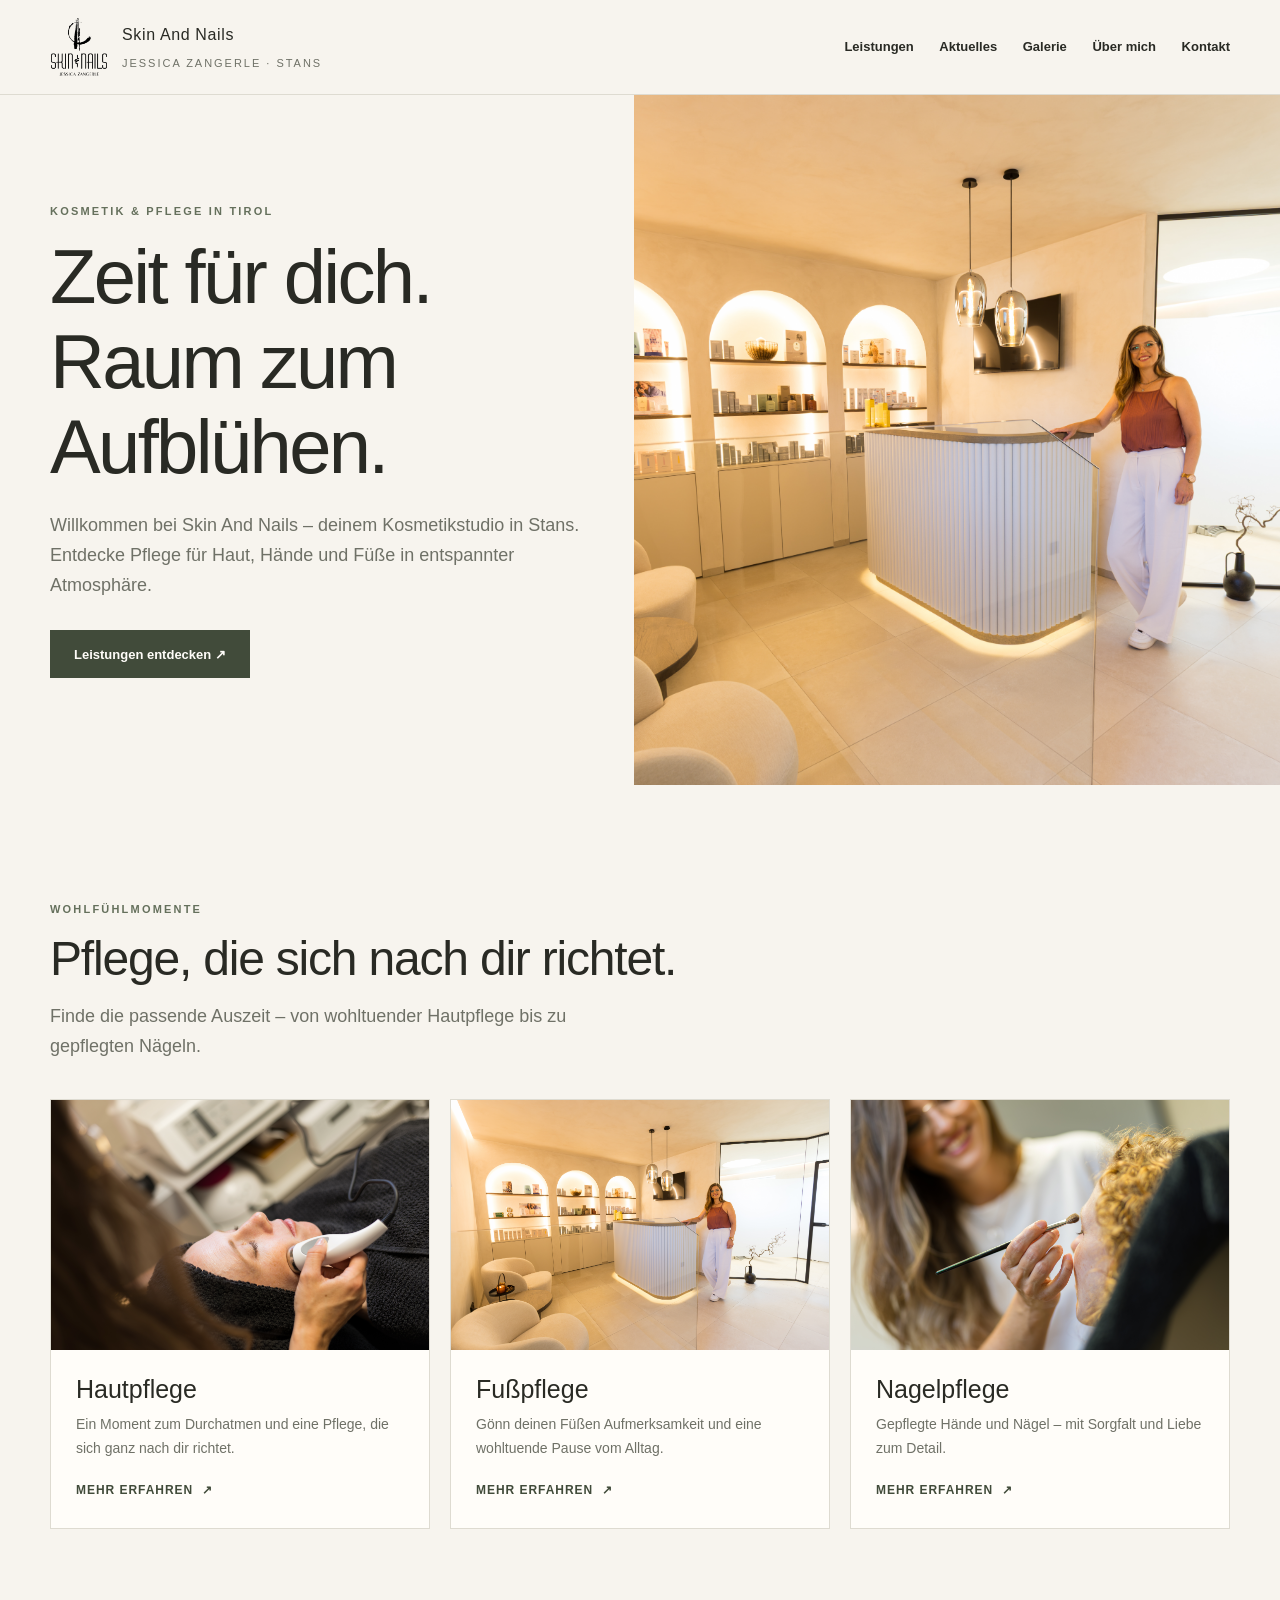
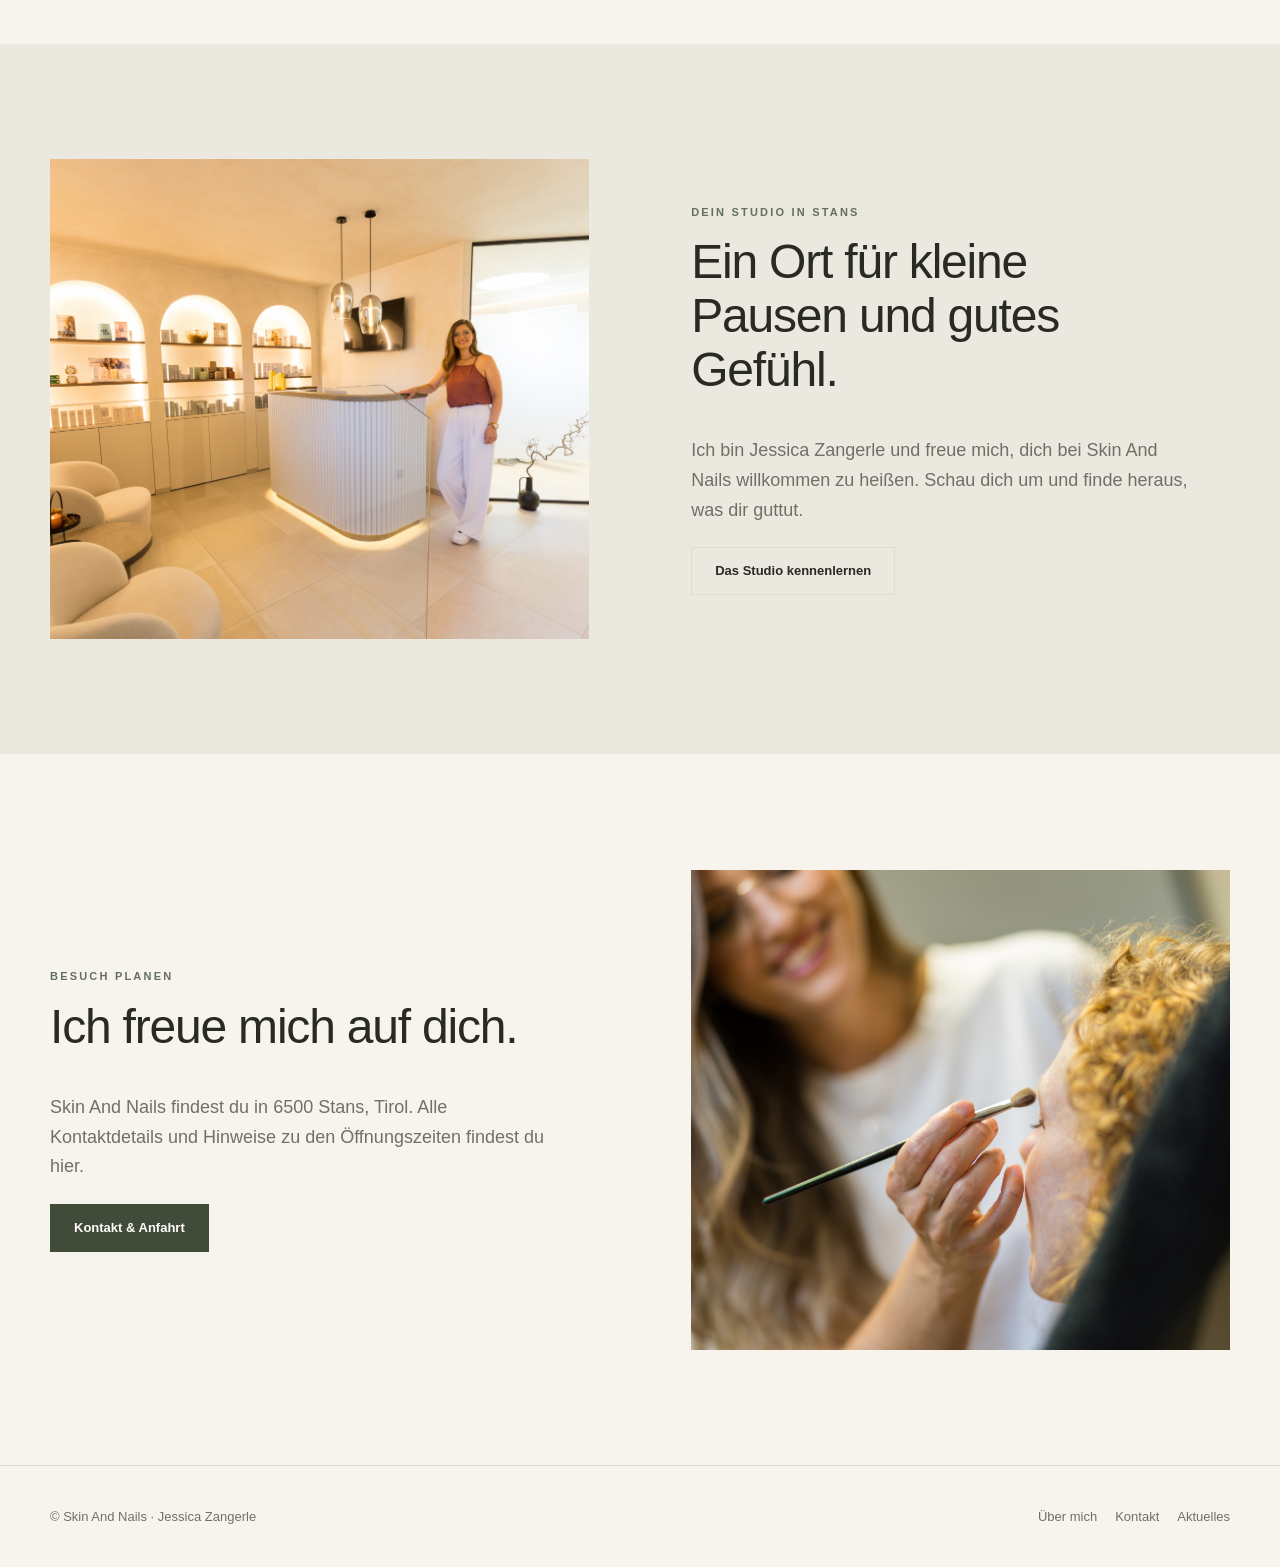
==== index.html @ 383c97fc "Initial commit: Skin And Nails website" ====
<!doctype html>
<html lang="de">
<head>
  <meta charset="utf-8">
  <meta name="viewport" content="width=device-width, initial-scale=1">
  <meta name="description" content="Skin And Nails – Kosmetik, Fußpflege und Nagelpflege in Stans, Tirol. Inhaberin Jessica Zangerle.">
  <meta name="theme-color" content="#f7f4ee">
  <title>Skin And Nails | Kosmetik in Stans, Tirol</title>
  <link rel="stylesheet" href="styles.css">
</head>
<body>
  <header class="site-header"><div class="header-inner">
    <a class="brand" href="./" aria-label="Skin And Nails – Startseite"><img src="assets/logo.png" alt="Skin And Nails Logo"><span><span class="brand-name">Skin And Nails</span><span class="brand-byline">Jessica Zangerle · Stans</span></span></a>
    <nav aria-label="Hauptnavigation"><a href="services/">Leistungen</a><a href="news/">Aktuelles</a><a href="gallery/">Galerie</a><a href="about/">Über mich</a><a href="contact/">Kontakt</a></nav>
  </div></header>
  <main>
    <section class="hero">
      <div class="hero-copy"><p class="eyebrow">Kosmetik & Pflege in Tirol</p><h1>Zeit für dich. Raum zum Aufblühen.</h1><p class="lead">Willkommen bei Skin And Nails – deinem Kosmetikstudio in Stans. Entdecke Pflege für Haut, Hände und Füße in entspannter Atmosphäre.</p><a class="button" href="services/">Leistungen entdecken <span aria-hidden="true">&nbsp;↗</span></a></div>
      <div class="hero-image"><img src="assets/studio.jpg" alt="Einblick in das helle Studio Skin And Nails"></div>
    </section>
    <section class="section"><div class="container">
      <div class="section-heading"><p class="eyebrow">Wohlfühlmomente</p><h2>Pflege, die sich nach dir richtet.</h2><p class="lead">Finde die passende Auszeit – von wohltuender Hautpflege bis zu gepflegten Nägeln.</p></div>
      <div class="cards">
        <a class="card" href="services/"><div class="card-image"><img src="assets/skin.jpg" alt="Kosmetische Hautpflege"></div><div class="card-body"><h3>Hautpflege</h3><p>Ein Moment zum Durchatmen und eine Pflege, die sich ganz nach dir richtet.</p><span class="text-link">Mehr erfahren&nbsp; ↗</span></div></a>
        <a class="card" href="services/feet/"><div class="card-image"><img src="assets/studio.jpg" alt="Ruhige Atmosphäre im Studio"></div><div class="card-body"><h3>Fußpflege</h3><p>Gönn deinen Füßen Aufmerksamkeit und eine wohltuende Pause vom Alltag.</p><span class="text-link">Mehr erfahren&nbsp; ↗</span></div></a>
        <a class="card" href="services/nails/"><div class="card-image"><img src="assets/eyes.jpg" alt="Detail aus einer kosmetischen Behandlung"></div><div class="card-body"><h3>Nagelpflege</h3><p>Gepflegte Hände und Nägel – mit Sorgfalt und Liebe zum Detail.</p><span class="text-link">Mehr erfahren&nbsp; ↗</span></div></a>
      </div>
    </div></section>
    <section class="section soft-band"><div class="container split"><div class="split-image"><img src="assets/studio.jpg" alt="Der einladende Empfangsbereich des Studios"></div><div class="split-copy"><p class="eyebrow">Dein Studio in Stans</p><h2>Ein Ort für kleine Pausen und gutes Gefühl.</h2><p class="lead">Ich bin Jessica Zangerle und freue mich, dich bei Skin And Nails willkommen zu heißen. Schau dich um und finde heraus, was dir guttut.</p><a class="button button-light" href="about/">Das Studio kennenlernen</a></div></div></section>
    <section class="section"><div class="container split"><div class="split-copy"><p class="eyebrow">Besuch planen</p><h2>Ich freue mich auf dich.</h2><p class="lead">Skin And Nails findest du in 6500 Stans, Tirol. Alle Kontaktdetails und Hinweise zu den Öffnungszeiten findest du hier.</p><a class="button" href="contact/">Kontakt & Anfahrt</a></div><div class="split-image"><img src="assets/eyes.jpg" alt="Kosmetische Behandlung im Studio"></div></div></section>
  </main>
  <footer class="site-footer"><div class="container footer-inner"><span>© Skin And Nails · Jessica Zangerle</span><div class="footer-links"><a href="about/">Über mich</a><a href="contact/">Kontakt</a><a href="news/">Aktuelles</a></div></div></footer>
</body>
</html>
---- styles.css ----
:root {
  color-scheme: light dark;
  --paper: #f7f4ee;
  --surface: #fffdf9;
  --ink: #292a24;
  --muted: #6f7167;
  --line: #dedbd1;
  --olive: #65705c;
  --olive-deep: #414b3a;
  --clay: #bd8065;
  --sans: 'Avenir Next', Avenir, 'Segoe UI', sans-serif;
  --content: 1180px;
}

* { box-sizing: border-box; }
html { scroll-behavior: smooth; }
body {
  margin: 0;
  background: var(--paper);
  color: var(--ink);
  font: 400 16px/1.65 var(--sans);
}
a { color: inherit; }
img { display: block; max-width: 100%; }
button, a { -webkit-tap-highlight-color: transparent; }
:focus-visible { outline: 3px solid var(--clay); outline-offset: 4px; }

.site-header {
  position: relative;
  z-index: 2;
  background: var(--paper);
  border-bottom: 1px solid var(--line);
  .header-inner {
    width: min(var(--content), calc(100% - 48px));
    min-height: 94px;
    margin-inline: auto;
    display: flex;
    align-items: center;
    justify-content: space-between;
    gap: 24px;
  }
  .brand { display: flex; align-items: center; gap: 14px; text-decoration: none; }
  .brand img { width: 58px; height: 58px; object-fit: contain; mix-blend-mode: multiply; }
  .brand-name { font: 600 18px/1.1 var(--serif); letter-spacing: .04em; }
  .brand-byline { display: block; margin-top: 5px; color: var(--muted); font-size: 11px; letter-spacing: .18em; text-transform: uppercase; }
  nav { display: flex; align-items: center; flex-wrap: wrap; justify-content: flex-end; gap: clamp(12px, 2vw, 29px); }
  nav a { text-decoration: none; font-size: 13px; font-weight: 600; }
  nav a:hover, nav a[aria-current='page'] { color: var(--olive); }
}

main { min-height: 65vh; }
.container { width: min(var(--content), calc(100% - 48px)); margin-inline: auto; }
.eyebrow { margin: 0 0 14px; color: var(--olive); font-size: 11px; font-weight: 700; letter-spacing: .2em; text-transform: uppercase; }
h1, h2, h3 { margin-top: 0; font-family: var(--sans); font-weight: 500; line-height: 1.12; }
h1 { font-size: clamp(42px, 6vw, 76px); letter-spacing: -.035em; }
h2 { font-size: clamp(32px, 4vw, 48px); letter-spacing: -.025em; }
h3 { font-size: 25px; }
p { margin: 0 0 1.2em; }
.lead { max-width: 580px; color: var(--muted); font-size: 18px; }
.button {
  display: inline-flex;
  align-items: center;
  justify-content: center;
  min-height: 48px;
  padding: 0 23px;
  border: 1px solid var(--olive-deep);
  background: var(--olive-deep);
  color: #fffdf9;
  text-decoration: none;
  font-size: 13px;
  font-weight: 600;
  transition: background .2s, color .2s, transform .2s;
  &:hover { transform: translateY(-2px); background: transparent; color: var(--ink); }
  &.button-light { border-color: var(--line); background: transparent; color: var(--ink); }
  &.button-light:hover { border-color: var(--olive-deep); background: var(--olive-deep); color: white; }
}

.hero {
  display: grid;
  grid-template-columns: 1fr 1.02fr;
  min-height: min(690px, calc(100svh - 94px));
  .hero-copy { display: flex; flex-direction: column; justify-content: center; align-items: flex-start; padding: 70px max(36px, calc((100vw - var(--content)) / 2)) 70px max(24px, calc((100vw - var(--content)) / 2)); }
  h1 { max-width: 660px; margin-bottom: 22px; }
  .lead { margin-bottom: 30px; }
  .hero-image { min-height: 480px; background: #d7c6ab; }
  .hero-image img { width: 100%; height: 100%; object-fit: cover; object-position: 55% center; }
}

.section { padding-block: clamp(68px, 9vw, 120px); }
.section-heading { max-width: 650px; margin-bottom: 38px; }
.section-heading h2 { margin-bottom: 16px; }
.cards { display: grid; grid-template-columns: repeat(3, 1fr); gap: 20px; }
.card {
  overflow: hidden;
  border: 1px solid var(--line);
  background: var(--surface);
  text-decoration: none;
  .card-image { height: 250px; overflow: hidden; background: #e6dfd2; }
  .card-image img { width: 100%; height: 100%; object-fit: cover; transition: transform .45s; }
  &:hover .card-image img { transform: scale(1.04); }
  .card-body { padding: 25px; }
  h3 { margin-bottom: 10px; }
  p { color: var(--muted); font-size: 14px; }
  .text-link { color: var(--olive-deep); font-size: 12px; font-weight: 700; letter-spacing: .08em; text-transform: uppercase; }
}
.split {
  display: grid;
  grid-template-columns: 1fr 1fr;
  align-items: center;
  gap: clamp(40px, 8vw, 110px);
  .split-image { min-height: 480px; background: #e5dac8; }
  .split-image img { width: 100%; height: 100%; min-height: 480px; object-fit: cover; }
  .split-copy { max-width: 500px; }
}
.soft-band { background: #eae8df; }
.page-hero { padding: clamp(74px, 11vw, 140px) 0 52px; }
.page-hero h1 { max-width: 800px; margin-bottom: 20px; }
.page-hero .lead { max-width: 680px; }
.breadcrumb { margin-bottom: 22px; color: var(--muted); font-size: 13px; }
.breadcrumb a { text-decoration-thickness: 1px; text-underline-offset: 4px; }
.content { max-width: 760px; padding-bottom: 100px; }
.content h2 { margin-top: 42px; font-size: 32px; }
.content p, .content li { color: var(--muted); }
.content ul { padding-left: 22px; }
.article-meta { color: var(--muted); font-size: 13px; }
.article-image { width: 100%; max-height: 580px; margin: 30px 0 42px; object-fit: cover; }
.gallery-grid { display: grid; grid-template-columns: repeat(2, 1fr); gap: 18px; padding-bottom: 100px; }
.gallery-grid img { width: 100%; height: 400px; object-fit: cover; background: #e6dfd2; }
.contact-grid { display: grid; grid-template-columns: 1fr 1fr; gap: 24px; padding-bottom: 100px; }
.contact-card { padding: 30px; border: 1px solid var(--line); background: var(--surface); }
.contact-card h2 { font-size: 26px; }
.contact-card address { font-style: normal; }
.placeholder-note { padding: 16px 18px; border-left: 3px solid var(--clay); background: color-mix(in srgb, var(--clay) 12%, var(--surface)); color: var(--muted); font-size: 13px; }
.site-footer { padding: 40px 0; border-top: 1px solid var(--line); }
.footer-inner { display: flex; justify-content: space-between; gap: 24px; align-items: center; color: var(--muted); font-size: 13px; }
.footer-inner a { text-decoration: none; }
.footer-links { display: flex; flex-wrap: wrap; gap: 18px; }

@media (prefers-color-scheme: dark) {
  :root { --paper: #1d201b; --surface: #262923; --ink: #f2efe7; --muted: #b7b7aa; --line: #3c4038; --olive: #bdc5aa; --olive-deep: #a7b095; --clay: #d3987c; }
  .site-header .brand img { filter: invert(1); mix-blend-mode: screen; }
  .button { color: #1d201b; }
  .button:hover { color: var(--ink); }
  .soft-band { background: #292d26; }
  .placeholder-note { background: color-mix(in srgb, var(--clay) 10%, var(--surface)); }
}

@media (max-width: 800px) {
  .site-header .header-inner { width: min(var(--content), calc(100% - 32px)); padding-block: 14px; align-items: flex-start; flex-direction: column; gap: 14px; }
  .site-header nav { justify-content: flex-start; gap: 10px 20px; }
  .hero { grid-template-columns: 1fr; }
  .hero .hero-copy { padding: 72px 24px; }
  .hero .hero-image { min-height: 440px; }
  .cards { grid-template-columns: 1fr 1fr; }
  .split { grid-template-columns: 1fr; }
  .split .split-image, .split .split-image img { min-height: 360px; }
}
@media (max-width: 560px) {
  .container { width: calc(100% - 36px); }
  .site-header .brand img { width: 48px; height: 48px; }
  .site-header nav { gap: 8px 14px; }
  .site-header nav a { font-size: 12px; }
  .hero .hero-image { min-height: 340px; }
  .cards, .gallery-grid, .contact-grid { grid-template-columns: 1fr; }
  .card .card-image { height: 240px; }
  .gallery-grid img { height: 320px; }
  .footer-inner { flex-direction: column; align-items: flex-start; }
}
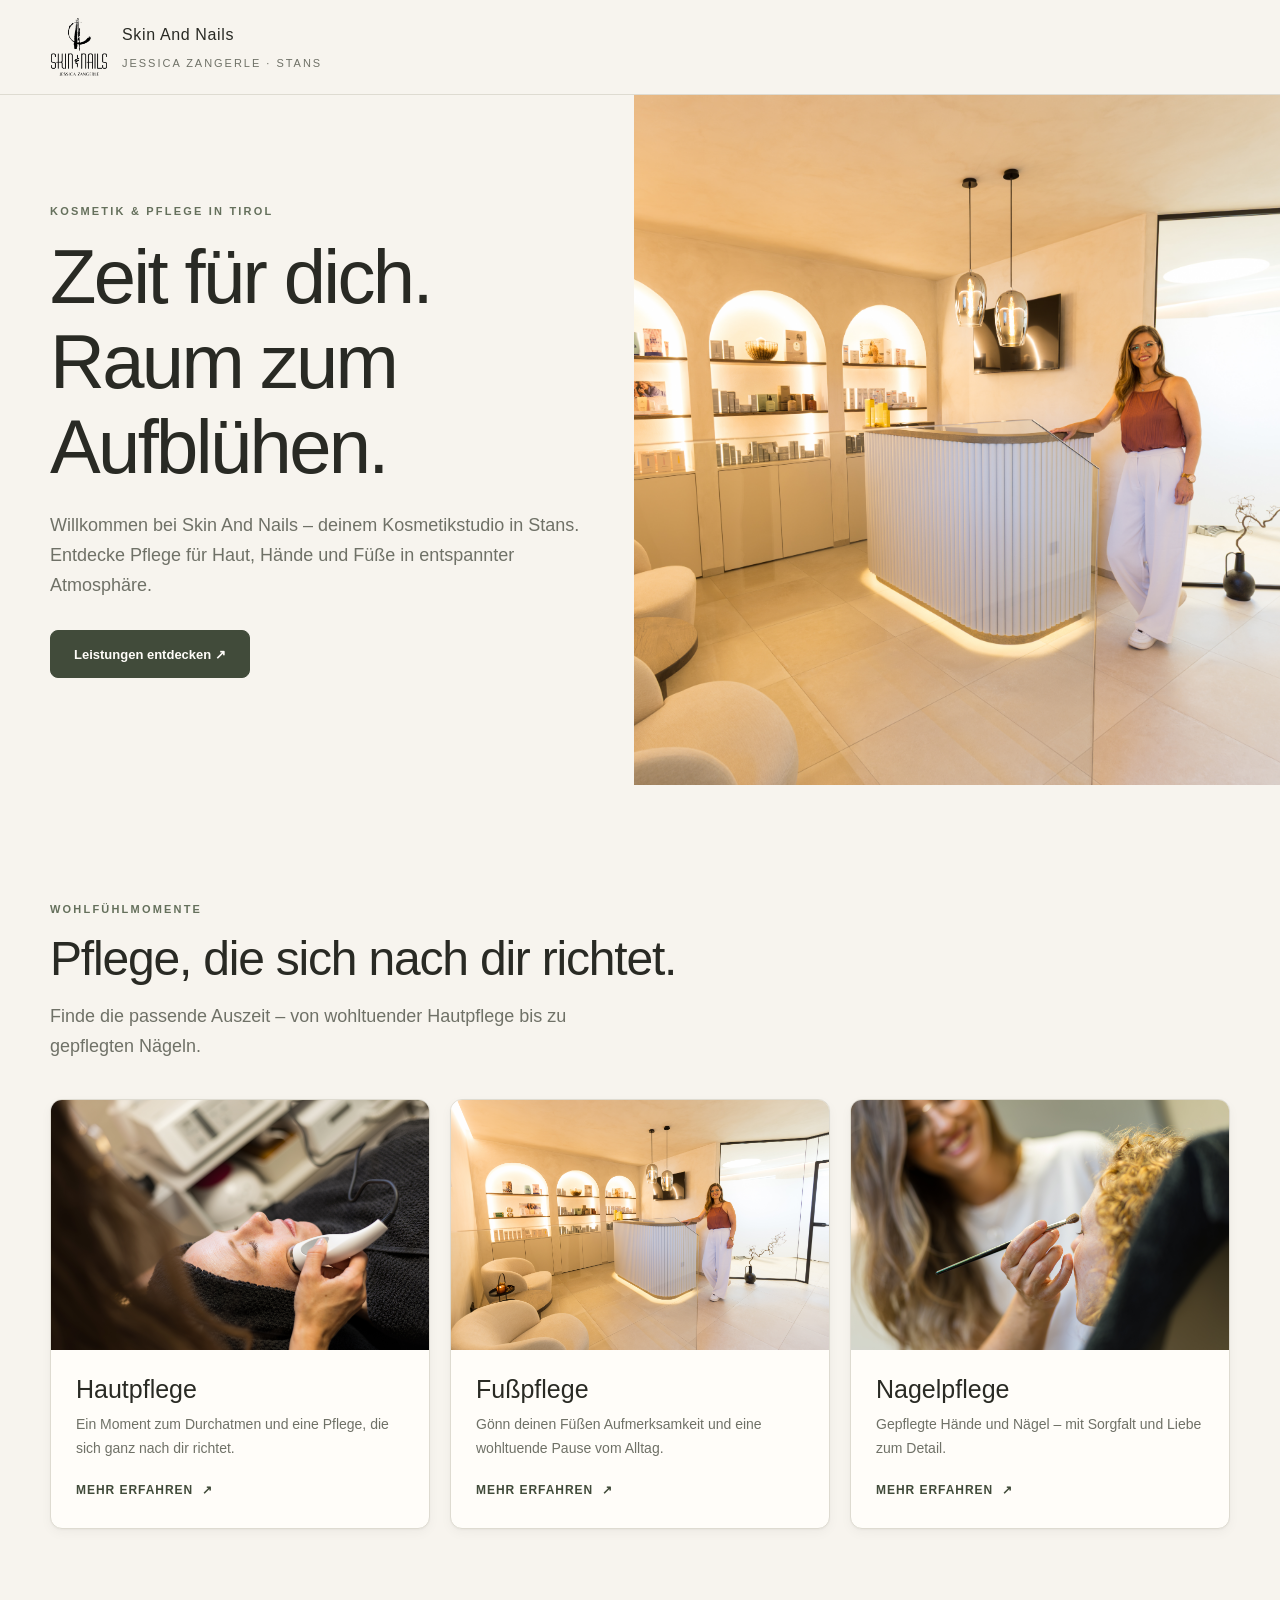
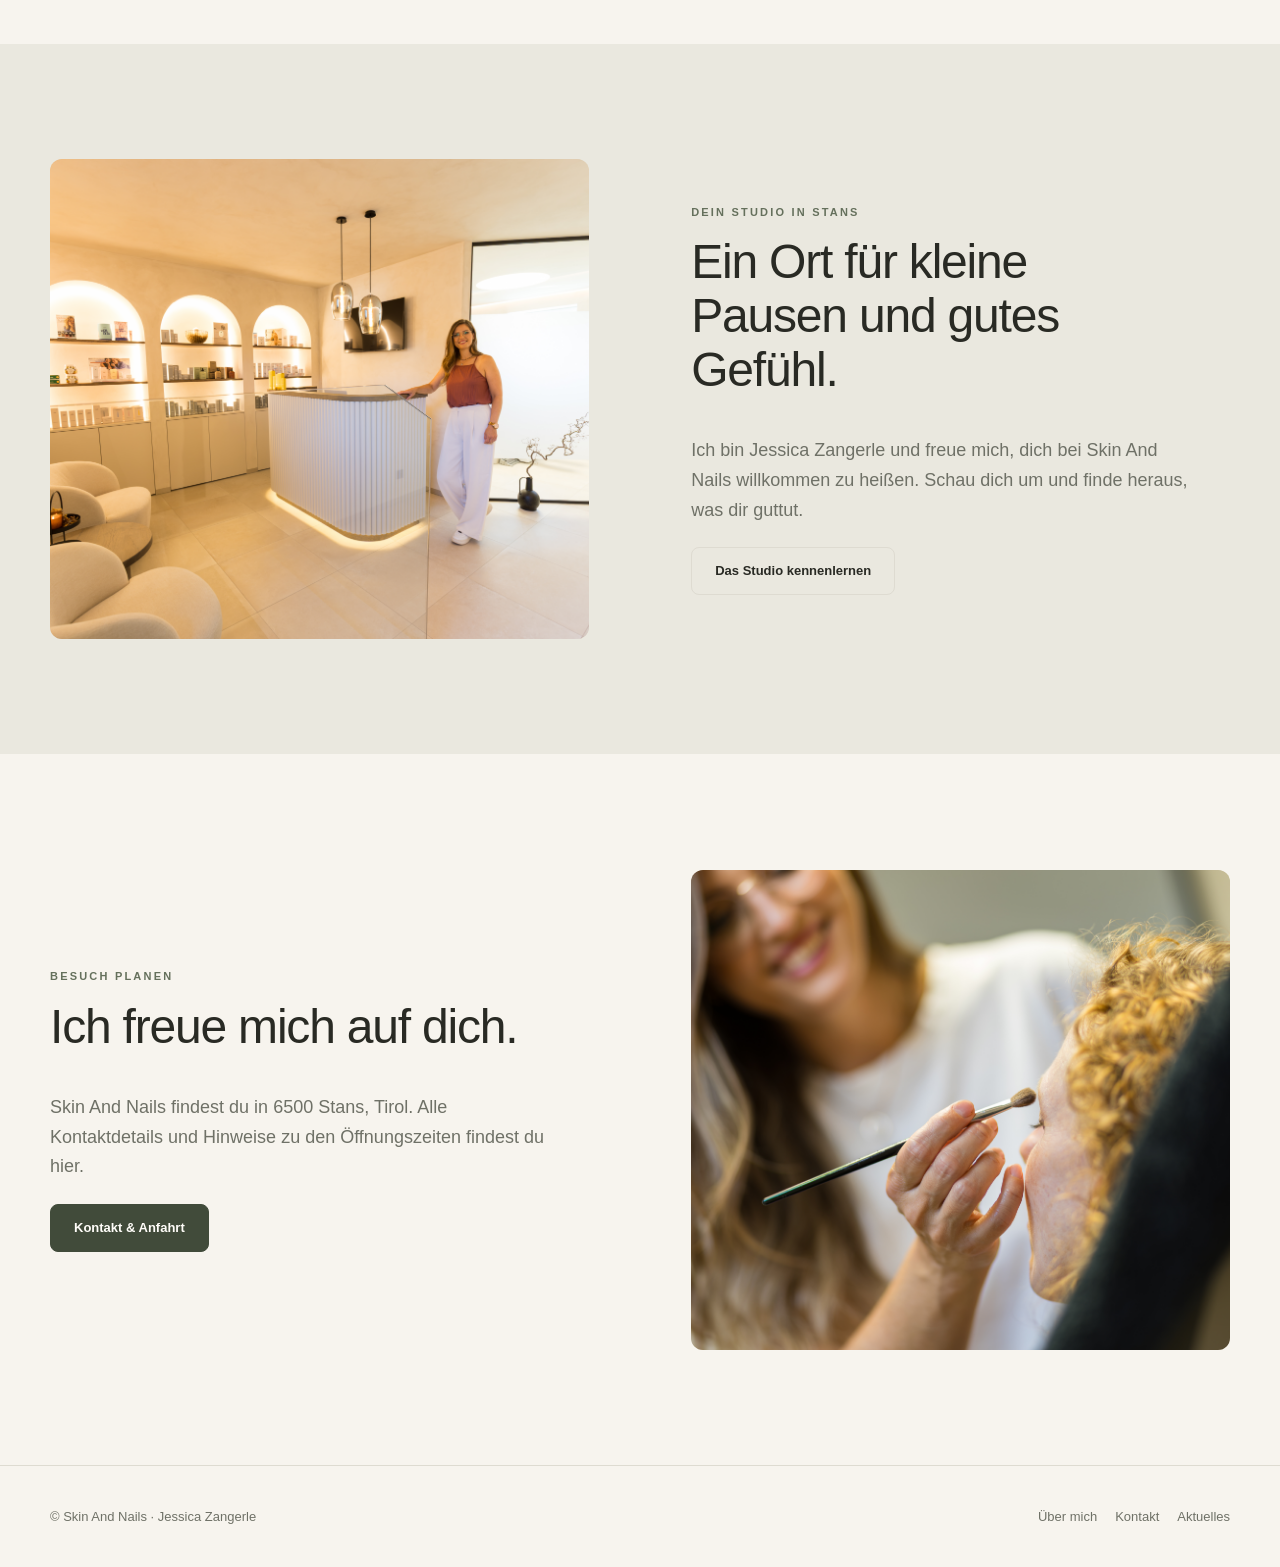
==== commit 73ac016b: "Refactor navigation structure to use details element for improved accessibility" ====
--- a/index.html
+++ b/index.html
@@ -11,7 +11,7 @@
 <body>
   <header class="site-header"><div class="header-inner">
     <a class="brand" href="./" aria-label="Skin And Nails – Startseite"><img src="assets/logo.png" alt="Skin And Nails Logo"><span><span class="brand-name">Skin And Nails</span><span class="brand-byline">Jessica Zangerle · Stans</span></span></a>
-    <nav aria-label="Hauptnavigation"><a href="services/">Leistungen</a><a href="news/">Aktuelles</a><a href="gallery/">Galerie</a><a href="about/">Über mich</a><a href="contact/">Kontakt</a></nav>
+    <details class="site-menu"><summary aria-label="Navigation">Menü</summary><nav aria-label="Hauptnavigation"><a href="services/">Leistungen</a><a href="news/">Aktuelles</a><a href="gallery/">Galerie</a><a href="about/">Über mich</a><a href="contact/">Kontakt</a></nav></details>
   </div></header>
   <main>
     <section class="hero">
--- a/styles.css
+++ b/styles.css
@@ -10,6 +10,10 @@
   --clay: #bd8065;
   --sans: 'Avenir Next', Avenir, 'Segoe UI', sans-serif;
   --content: 1180px;
+  --radius-sm: 0.375rem; 
+  --radius-md: 0.5rem;   
+  --radius-lg: 0.75rem;  
+  --box-shadow: 0 1px 2px rgba(0, 0, 0, 0.04), 0 4px 12px rgba(0, 0, 0, 0.04);
 }
 
 * { box-sizing: border-box; }
@@ -43,6 +47,9 @@
   .brand img { width: 58px; height: 58px; object-fit: contain; mix-blend-mode: multiply; }
   .brand-name { font: 600 18px/1.1 var(--serif); letter-spacing: .04em; }
   .brand-byline { display: block; margin-top: 5px; color: var(--muted); font-size: 11px; letter-spacing: .18em; text-transform: uppercase; }
+  .site-menu { position: relative; }
+  .site-menu summary { display: none; }
+  .site-menu:not([open]) > nav { display: flex; }
   nav { display: flex; align-items: center; flex-wrap: wrap; justify-content: flex-end; gap: clamp(12px, 2vw, 29px); }
   nav a { text-decoration: none; font-size: 13px; font-weight: 600; }
   nav a:hover, nav a[aria-current='page'] { color: var(--olive); }
@@ -64,6 +71,7 @@
   min-height: 48px;
   padding: 0 23px;
   border: 1px solid var(--olive-deep);
+  border-radius: var(--radius-md);
   background: var(--olive-deep);
   color: #fffdf9;
   text-decoration: none;
@@ -95,6 +103,8 @@
   border: 1px solid var(--line);
   background: var(--surface);
   text-decoration: none;
+  border-radius: var(--radius-lg);
+  box-shadow: var(--box-shadow);
   .card-image { height: 250px; overflow: hidden; background: #e6dfd2; }
   .card-image img { width: 100%; height: 100%; object-fit: cover; transition: transform .45s; }
   &:hover .card-image img { transform: scale(1.04); }
@@ -108,8 +118,8 @@
   grid-template-columns: 1fr 1fr;
   align-items: center;
   gap: clamp(40px, 8vw, 110px);
-  .split-image { min-height: 480px; background: #e5dac8; }
-  .split-image img { width: 100%; height: 100%; min-height: 480px; object-fit: cover; }
+  .split-image { min-height: 480px; background: #e5dac8; border-radius: var(--radius-lg); }
+  .split-image img { width: 100%; height: 100%; min-height: 480px; object-fit: cover; border-radius: var(--radius-lg); }
   .split-copy { max-width: 500px; }
 }
 .soft-band { background: #eae8df; }
@@ -125,9 +135,9 @@
 .article-meta { color: var(--muted); font-size: 13px; }
 .article-image { width: 100%; max-height: 580px; margin: 30px 0 42px; object-fit: cover; }
 .gallery-grid { display: grid; grid-template-columns: repeat(2, 1fr); gap: 18px; padding-bottom: 100px; }
-.gallery-grid img { width: 100%; height: 400px; object-fit: cover; background: #e6dfd2; }
+.gallery-grid img { width: 100%; height: 400px; object-fit: cover; background: #e6dfd2; border-radius: var(--radius-lg); box-shadow: var(--box-shadow); }
 .contact-grid { display: grid; grid-template-columns: 1fr 1fr; gap: 24px; padding-bottom: 100px; }
-.contact-card { padding: 30px; border: 1px solid var(--line); background: var(--surface); }
+.contact-card { padding: 30px; border: 1px solid var(--line); background: var(--surface); border-radius: var(--radius-lg);}
 .contact-card h2 { font-size: 26px; }
 .contact-card address { font-style: normal; }
 .placeholder-note { padding: 16px 18px; border-left: 3px solid var(--clay); background: color-mix(in srgb, var(--clay) 12%, var(--surface)); color: var(--muted); font-size: 13px; }
@@ -146,8 +156,44 @@
 }
 
 @media (max-width: 800px) {
-  .site-header .header-inner { width: min(var(--content), calc(100% - 32px)); padding-block: 14px; align-items: flex-start; flex-direction: column; gap: 14px; }
-  .site-header nav { justify-content: flex-start; gap: 10px 20px; }
+  .site-header .header-inner { width: min(var(--content), calc(100% - 32px)); min-height: 78px; padding-block: 10px; align-items: center; gap: 12px; }
+  .site-header .site-menu { flex: 0 0 auto; }
+  .site-header .site-menu summary {
+    display: flex;
+    align-items: center;
+    padding: 10px 12px;
+    cursor: pointer;
+    font-size: 0;
+    font-weight: 600;
+    list-style: none;
+  }
+  .site-header .site-menu summary::-webkit-details-marker { display: none; }
+  .site-header .site-menu summary::before {
+    width: 24px;
+    height: 3px;
+    background: currentColor;
+    box-shadow: 0 7px 0 currentColor, 0 14px 0 currentColor;
+    content: "";
+  }
+  .site-header .site-menu nav,
+  .site-header .site-menu:not([open]) > nav { display: none; }
+  .site-header .site-menu[open] nav {
+    position: absolute;
+    top: calc(100% + 10px);
+    right: 0;
+    z-index: 3;
+    display: flex;
+    min-width: 190px;
+    padding: 8px;
+    flex-direction: column;
+    align-items: stretch;
+    gap: 0;
+    border: 1px solid var(--line);
+    border-radius: var(--radius-md);
+    background: var(--surface);
+    box-shadow: var(--box-shadow);
+  }
+  .site-header .site-menu[open] nav a { padding: 10px 12px; font-size: 14px; }
   .hero { grid-template-columns: 1fr; }
   .hero .hero-copy { padding: 72px 24px; }
   .hero .hero-image { min-height: 440px; }
@@ -158,8 +204,6 @@
 @media (max-width: 560px) {
   .container { width: calc(100% - 36px); }
   .site-header .brand img { width: 48px; height: 48px; }
-  .site-header nav { gap: 8px 14px; }
-  .site-header nav a { font-size: 12px; }
   .hero .hero-image { min-height: 340px; }
   .cards, .gallery-grid, .contact-grid { grid-template-columns: 1fr; }
   .card .card-image { height: 240px; }
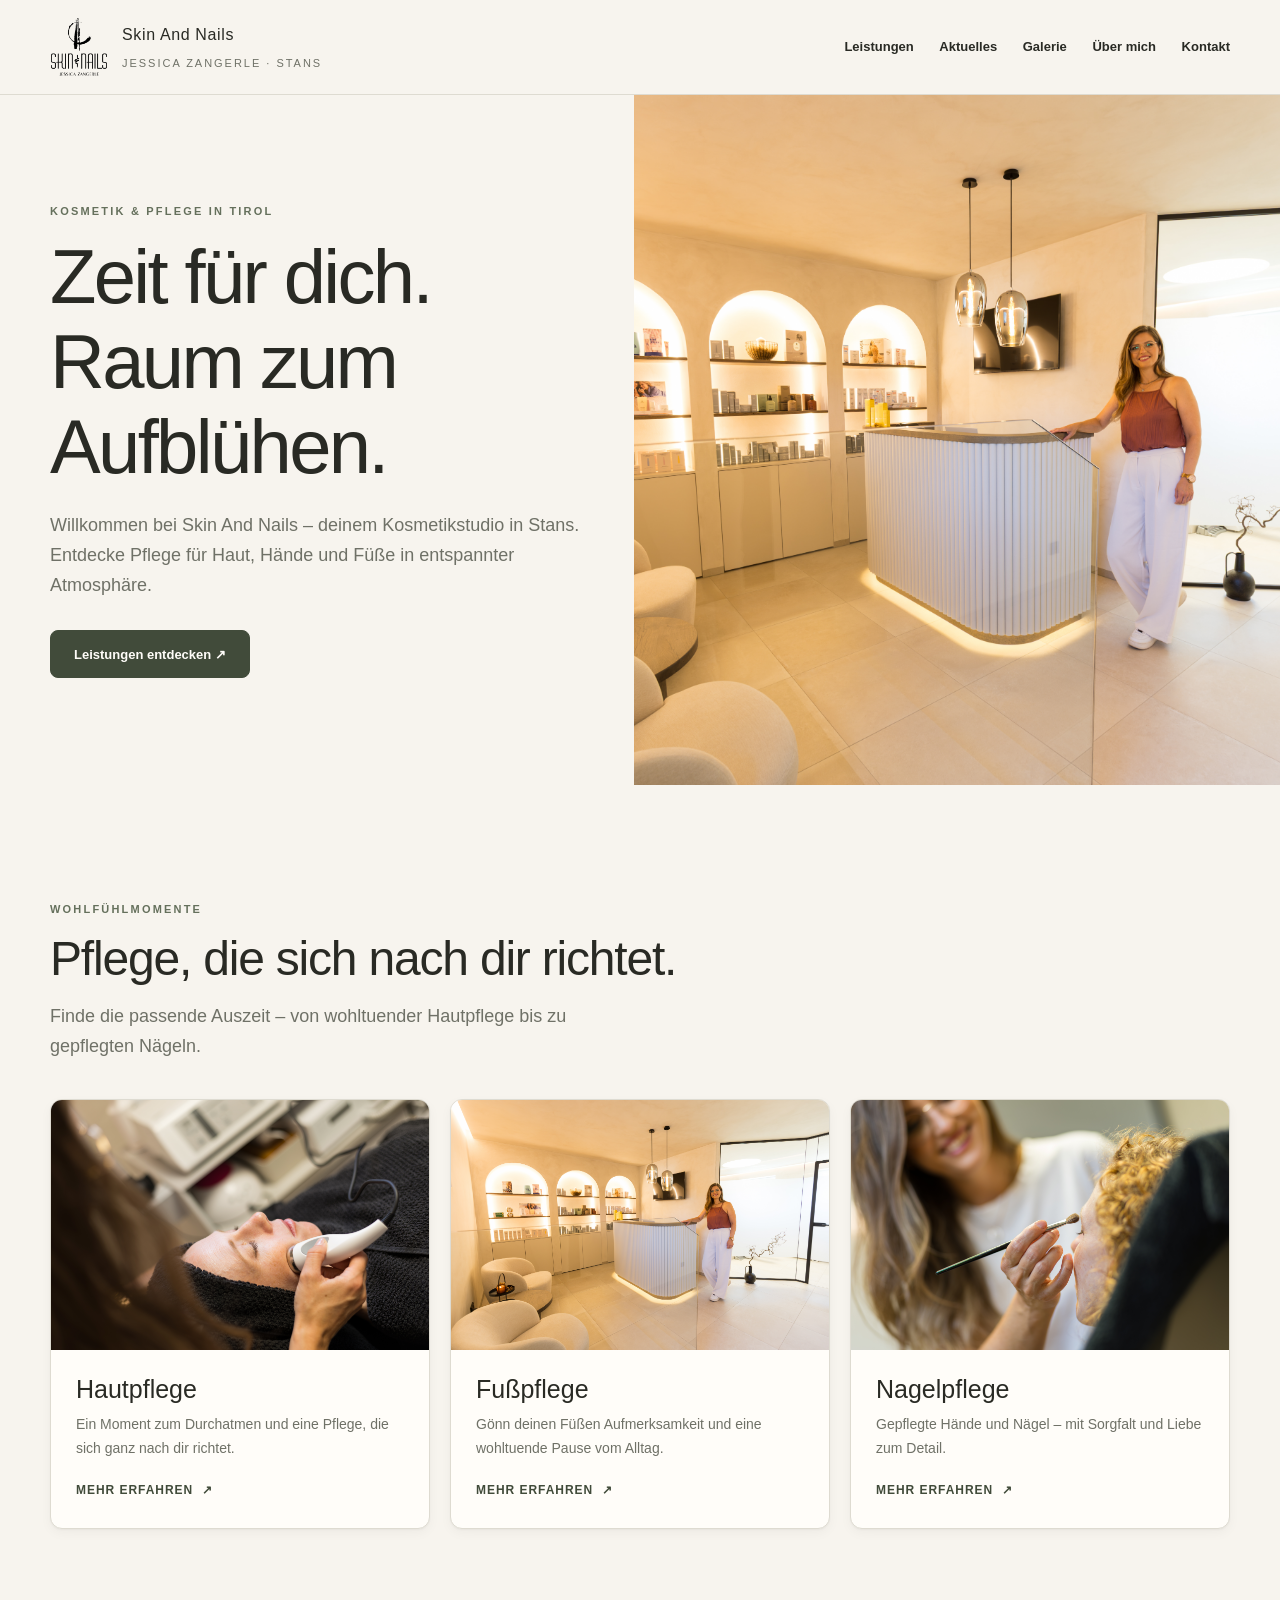
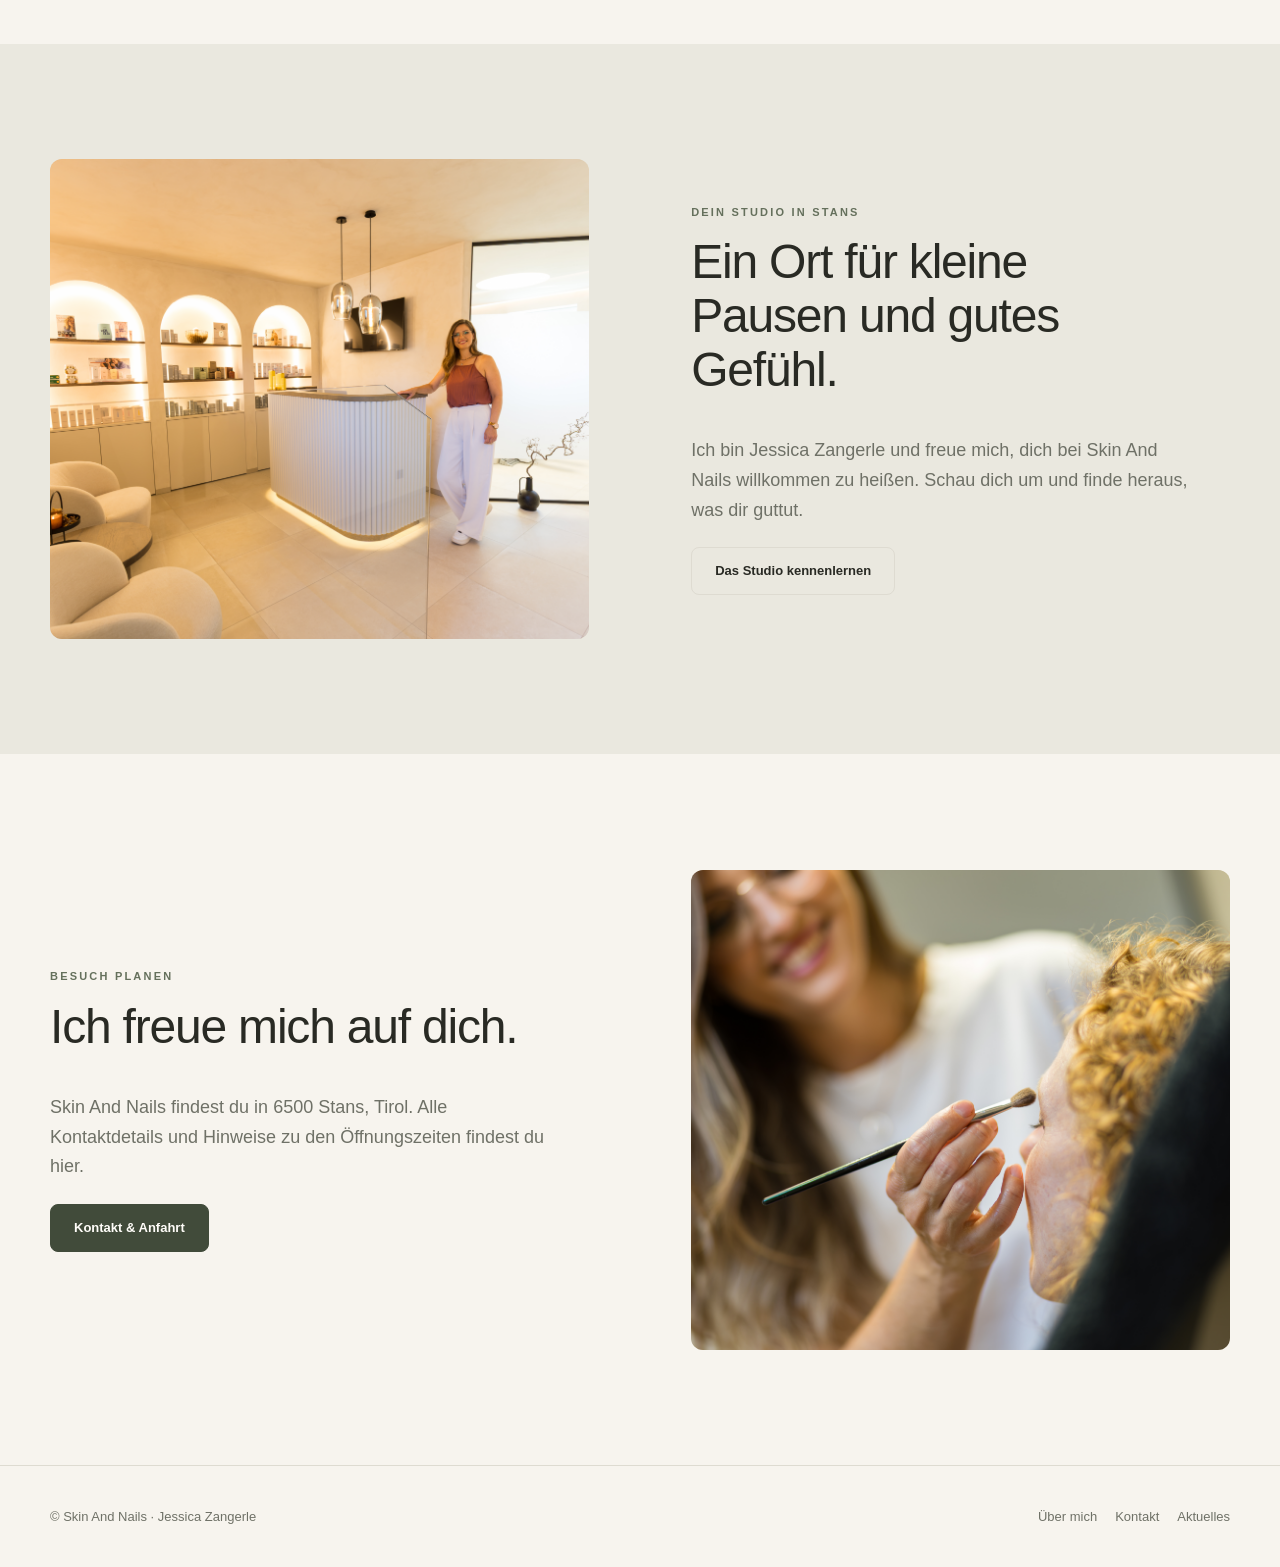
==== commit f5d3d4e0: "Refactor navigation structure to improve accessibility and usability across multiple pages" ====
--- a/index.html
+++ b/index.html
@@ -11,7 +11,7 @@
 <body>
   <header class="site-header"><div class="header-inner">
     <a class="brand" href="./" aria-label="Skin And Nails – Startseite"><img src="assets/logo.png" alt="Skin And Nails Logo"><span><span class="brand-name">Skin And Nails</span><span class="brand-byline">Jessica Zangerle · Stans</span></span></a>
-    <details class="site-menu"><summary aria-label="Navigation">Menü</summary><nav aria-label="Hauptnavigation"><a href="services/">Leistungen</a><a href="news/">Aktuelles</a><a href="gallery/">Galerie</a><a href="about/">Über mich</a><a href="contact/">Kontakt</a></nav></details>
+    <nav class="desktop-nav" aria-label="Hauptnavigation"><a href="services/">Leistungen</a><a href="news/">Aktuelles</a><a href="gallery/">Galerie</a><a href="about/">Über mich</a><a href="contact/">Kontakt</a></nav><details class="site-menu"><summary aria-label="Navigation">Menü</summary><nav aria-label="Hauptnavigation"><a href="services/">Leistungen</a><a href="news/">Aktuelles</a><a href="gallery/">Galerie</a><a href="about/">Über mich</a><a href="contact/">Kontakt</a></nav></details>
   </div></header>
   <main>
     <section class="hero">
--- a/styles.css
+++ b/styles.css
@@ -47,9 +47,8 @@
   .brand img { width: 58px; height: 58px; object-fit: contain; mix-blend-mode: multiply; }
   .brand-name { font: 600 18px/1.1 var(--serif); letter-spacing: .04em; }
   .brand-byline { display: block; margin-top: 5px; color: var(--muted); font-size: 11px; letter-spacing: .18em; text-transform: uppercase; }
-  .site-menu { position: relative; }
+  .site-menu { display: none; position: relative; }
   .site-menu summary { display: none; }
-  .site-menu:not([open]) > nav { display: flex; }
   nav { display: flex; align-items: center; flex-wrap: wrap; justify-content: flex-end; gap: clamp(12px, 2vw, 29px); }
   nav a { text-decoration: none; font-size: 13px; font-weight: 600; }
   nav a:hover, nav a[aria-current='page'] { color: var(--olive); }
@@ -157,7 +156,8 @@
 
 @media (max-width: 800px) {
   .site-header .header-inner { width: min(var(--content), calc(100% - 32px)); min-height: 78px; padding-block: 10px; align-items: center; gap: 12px; }
-  .site-header .site-menu { flex: 0 0 auto; }
+  .site-header .desktop-nav { display: none; }
+  .site-header .site-menu { display: block; flex: 0 0 auto; }
   .site-header .site-menu summary {
     display: flex;
     align-items: center;
